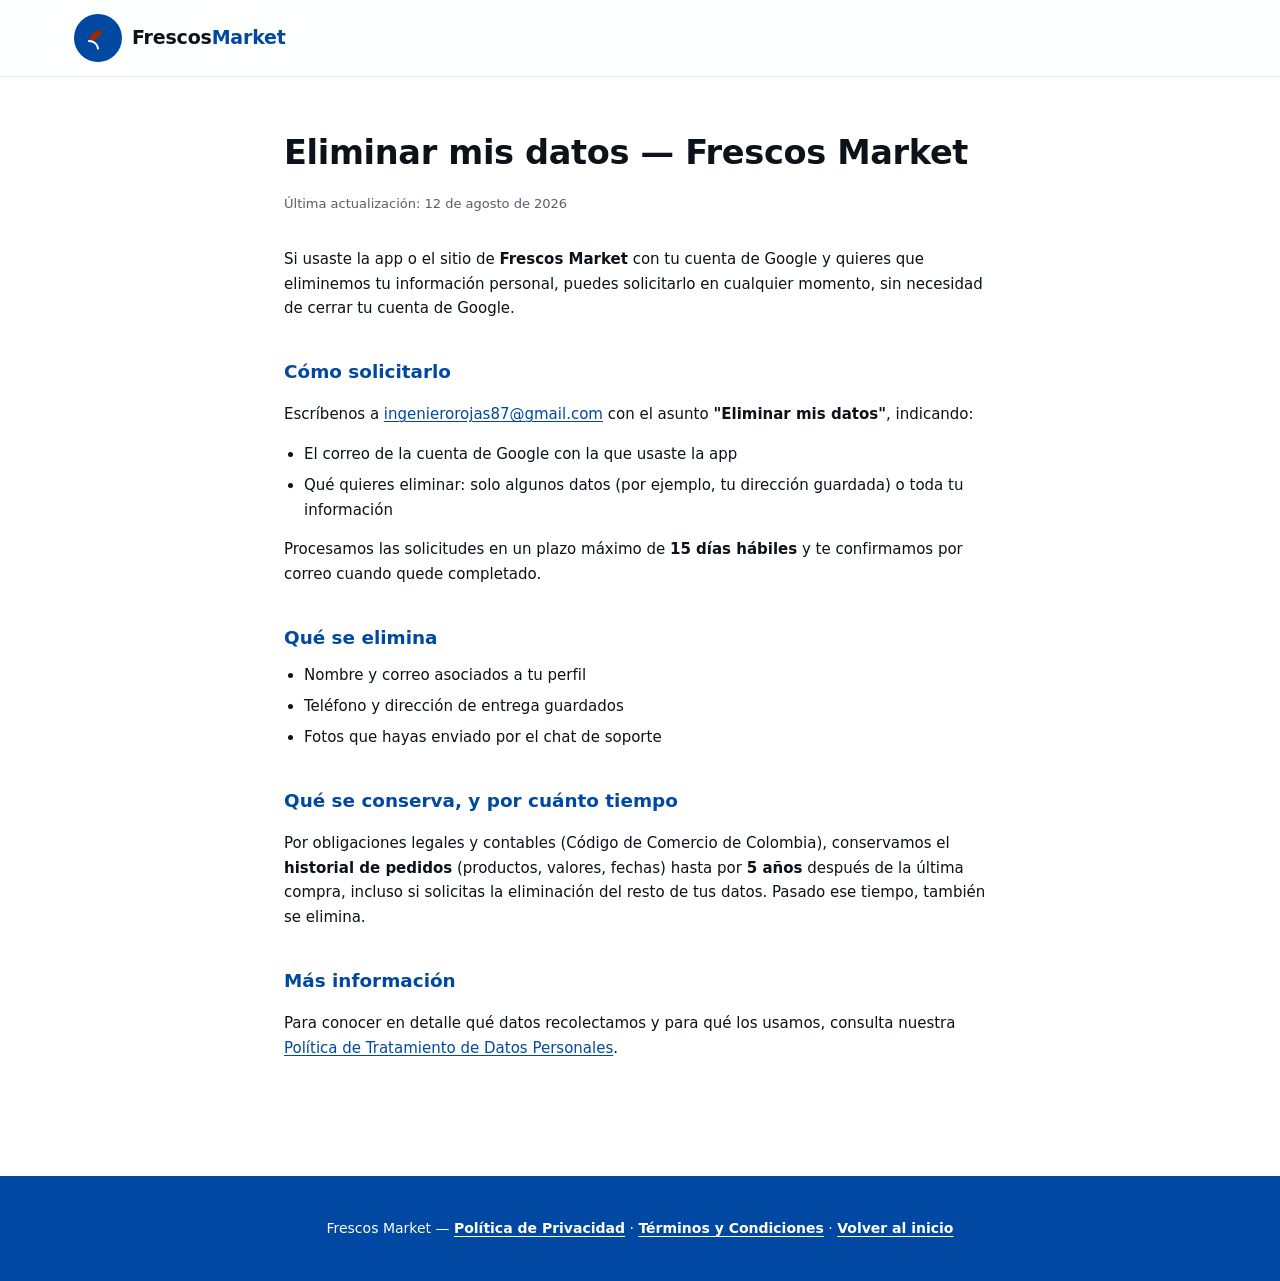
==== eliminar-datos.html @ 93f07cb5 "Agregar pagina de eliminacion de datos, requerida por Play Console Co-Authored-By: Claude Sonnet 5 <" ====
<!DOCTYPE html>
<html lang="es">
<head>
<meta charset="UTF-8">
<meta name="viewport" content="width=device-width, initial-scale=1.0">
<title>Eliminar mis datos — Frescos Market</title>
<meta name="description" content="Cómo solicitar la eliminación de tus datos personales en Frescos Market.">
<link rel="icon" type="image/svg+xml" href="assets/favicon.svg">
<link rel="stylesheet" href="style.css">
</head>
<body>

<header class="topbar" id="topbar">
  <div class="topbar-inner">
    <a href="index.html" class="brand">
      <svg class="brand-mark" viewBox="0 0 32 32" fill="none" xmlns="http://www.w3.org/2000/svg" aria-hidden="true">
        <circle cx="16" cy="16" r="16" fill="var(--primary)"/>
        <g class="brand-mark-leaf">
          <path d="M10 18c0-4.5 3.5-8 8-8 0 4.5-3.5 8-8 8z" fill="var(--accent)"/>
          <animateTransform attributeName="transform" type="rotate" values="-6 10 18; 6 10 18; -6 10 18" dur="3.4s" repeatCount="indefinite" calcMode="spline" keySplines="0.45 0 0.55 1; 0.45 0 0.55 1" keyTimes="0; 0.5; 1"/>
        </g>
        <path d="M10 18c3 0 5.5 2 6 5" stroke="white" stroke-width="1.4" stroke-linecap="round"/>
      </svg>
      <span class="brand-name">Frescos<strong>Market</strong></span>
    </a>
  </div>
</header>

<main class="legal-page">
  <h1>Eliminar mis datos — Frescos Market</h1>
  <p class="legal-updated">Última actualización: 12 de agosto de 2026</p>

  <p>Si usaste la app o el sitio de <strong>Frescos Market</strong> con tu cuenta de Google y quieres que eliminemos tu información personal, puedes solicitarlo en cualquier momento, sin necesidad de cerrar tu cuenta de Google.</p>

  <h2>Cómo solicitarlo</h2>
  <p>Escríbenos a <a href="mailto:ingenierorojas87@gmail.com?subject=Eliminar%20mis%20datos%20-%20Frescos%20Market">ingenierorojas87@gmail.com</a> con el asunto <strong>"Eliminar mis datos"</strong>, indicando:</p>
  <ul>
    <li>El correo de la cuenta de Google con la que usaste la app</li>
    <li>Qué quieres eliminar: solo algunos datos (por ejemplo, tu dirección guardada) o toda tu información</li>
  </ul>
  <p>Procesamos las solicitudes en un plazo máximo de <strong>15 días hábiles</strong> y te confirmamos por correo cuando quede completado.</p>

  <h2>Qué se elimina</h2>
  <ul>
    <li>Nombre y correo asociados a tu perfil</li>
    <li>Teléfono y dirección de entrega guardados</li>
    <li>Fotos que hayas enviado por el chat de soporte</li>
  </ul>

  <h2>Qué se conserva, y por cuánto tiempo</h2>
  <p>Por obligaciones legales y contables (Código de Comercio de Colombia), conservamos el <strong>historial de pedidos</strong> (productos, valores, fechas) hasta por <strong>5 años</strong> después de la última compra, incluso si solicitas la eliminación del resto de tus datos. Pasado ese tiempo, también se elimina.</p>

  <h2>Más información</h2>
  <p>Para conocer en detalle qué datos recolectamos y para qué los usamos, consulta nuestra <a href="privacidad.html">Política de Tratamiento de Datos Personales</a>.</p>
</main>

<footer class="site-footer">
  <p>Frescos Market — <a href="privacidad.html">Política de Privacidad</a> · <a href="terminos.html">Términos y Condiciones</a> · <a href="index.html">Volver al inicio</a></p>
</footer>

</body>
</html>
---- style.css ----
:root {
  --primary: oklch(0.42 0.16 256);
  --primary-ink: oklch(0.30 0.13 256);
  --bg: oklch(1.00 0.00 0);
  --surface: oklch(0.96 0.012 256);
  --ink: oklch(0.18 0.02 256);
  --muted: oklch(0.48 0.02 256);
  --accent: oklch(0.45 0.17 55);
  --whatsapp: #25D366;
  --radius: 14px;
  --shadow: 0 10px 30px oklch(0.18 0.02 256 / 0.10);
  --ease-out-expo: cubic-bezier(0.16, 1, 0.3, 1);
  font-family: 'Switzer', system-ui, sans-serif;
}

* { box-sizing: border-box; }
html { scroll-behavior: smooth; }

body {
  margin: 0;
  background: var(--bg);
  color: var(--ink);
  line-height: 1.55;
  overflow-x: hidden; /* red de seguridad: nada debe poder generar scroll horizontal */
}

h1, h2, h3 { margin: 0; text-wrap: balance; }
p { text-wrap: pretty; }
a { color: inherit; text-decoration: none; }

/* Topbar */
.topbar {
  position: sticky;
  top: 0;
  z-index: 50;
  background: oklch(1 0 0 / 0.9);
  backdrop-filter: blur(10px);
  border-bottom: 1px solid oklch(0.18 0.02 256 / 0.08);
}

.topbar-inner {
  max-width: 1180px;
  margin: 0 auto;
  padding: 14px 24px;
  display: flex;
  align-items: center;
  justify-content: space-between;
  gap: 20px;
}

.brand { display: flex; align-items: center; gap: 10px; }
.brand-mark { width: 48px; height: 48px; flex-shrink: 0; }

.brand-name {
  font-size: 19px;
  font-weight: 700;
  color: var(--ink);
  letter-spacing: -0.01em;
}
.brand-name strong { color: var(--primary); font-weight: 800; }

.nav-cats {
  display: flex;
  gap: 28px;
  font-weight: 500;
  font-size: 15px;
}
.nav-cats a { opacity: 0.72; transition: opacity 0.15s ease; }
.nav-cats a:hover { opacity: 1; }

.nav-toggle {
  display: none;
  border: none;
  background: transparent;
  color: var(--ink);
  width: 38px;
  height: 38px;
  align-items: center;
  justify-content: center;
  cursor: pointer;
  border-radius: 8px;
  flex-shrink: 0;
}
.nav-toggle:hover { background: var(--surface); }

.cart-btn {
  position: relative;
  border: none;
  background: var(--primary);
  color: white;
  width: 42px;
  height: 42px;
  border-radius: 50%;
  cursor: pointer;
  display: flex;
  align-items: center;
  justify-content: center;
  transition: transform 0.2s var(--ease-out-expo), background 0.15s ease;
}
.cart-btn:hover { background: var(--primary-ink); transform: scale(1.05); }

/* Auth */
.auth-area { display: flex; align-items: center; }

.btn-login {
  border: 1px solid oklch(0.18 0.02 256 / 0.15);
  background: var(--bg);
  color: var(--ink);
  font-weight: 600;
  font-size: 14px;
  padding: 9px 18px;
  border-radius: 999px;
  cursor: pointer;
  transition: border-color 0.15s ease, background 0.15s ease;
}
.btn-login:hover { border-color: var(--primary); background: var(--surface); }

.user-chip {
  display: flex;
  align-items: center;
  gap: 8px;
}

.user-avatar {
  width: 30px;
  height: 30px;
  border-radius: 50%;
  object-fit: cover;
}

.user-name {
  font-size: 14px;
  font-weight: 600;
  color: var(--ink);
  max-width: 120px;
  overflow: hidden;
  text-overflow: ellipsis;
  white-space: nowrap;
}

.btn-logout {
  border: none;
  background: transparent;
  color: var(--muted);
  font-size: 13px;
  cursor: pointer;
  text-decoration: underline;
  text-underline-offset: 2px;
}
.btn-logout:hover { color: var(--accent); }

.btn-my-orders {
  border: none;
  background: transparent;
  color: var(--primary);
  font-size: 13px;
  font-weight: 600;
  cursor: pointer;
  text-decoration: underline;
  text-underline-offset: 2px;
  white-space: nowrap;
}
.btn-my-orders:hover { color: var(--primary-ink); }

@media (max-width: 780px) {
  .user-name { display: none; }
}

.cart-count {
  position: absolute;
  top: -3px;
  right: -3px;
  background: var(--accent);
  color: white;
  font-size: 11px;
  font-weight: 700;
  min-width: 18px;
  height: 18px;
  border-radius: 50%;
  display: flex;
  align-items: center;
  justify-content: center;
  padding: 0 4px;
}

/* Hero */
.hero {
  position: relative;
  min-height: 640px;
  height: 92vh;
  max-height: 880px;
  display: flex;
  align-items: center;
  justify-content: center;
  overflow: hidden;
  background: var(--ink);
}

.hero-video-wrap {
  position: absolute;
  inset: 0;
}

.hero-video {
  position: absolute;
  inset: 0;
  width: 100%;
  height: 100%;
  object-fit: cover;
  opacity: 0;
  transition: opacity 1.4s var(--ease-out-expo);
}
.hero-video.active { opacity: 1; }

.hero-scrim {
  position: absolute;
  inset: 0;
  background:
    linear-gradient(180deg, oklch(0.18 0.05 256 / 0.55) 0%, oklch(0.15 0.06 256 / 0.72) 100%),
    linear-gradient(90deg, oklch(0.1 0.06 256 / 0.35) 0%, transparent 50%);
}

.hero-inner {
  position: relative;
  z-index: 1;
  max-width: 720px;
  margin: 0 auto;
  text-align: center;
  padding: 0 24px;
  color: white;
}

.hero-tag {
  display: inline-block;
  max-width: 100%;
  background: oklch(1 0 0 / 0.14);
  border: 1px solid oklch(1 0 0 / 0.3);
  backdrop-filter: blur(6px);
  color: white;
  font-weight: 600;
  font-size: 13px;
  line-height: 1.4;
  padding: 8px 18px;
  border-radius: 999px;
  margin-bottom: 22px;
}

@media (max-width: 480px) {
  .hero-tag { border-radius: 16px; font-size: 12px; }
}

.hero h1 {
  font-size: clamp(2.25rem, 5vw, 3.6rem);
  font-weight: 700;
  letter-spacing: -0.02em;
  line-height: 1.12;
}

.hero p {
  margin: 22px auto 34px;
  max-width: 520px;
  color: oklch(1 0 0 / 0.85);
  font-size: 17px;
}

.btn-primary {
  display: inline-block;
  background: var(--primary);
  color: white;
  font-weight: 600;
  padding: 15px 32px;
  border-radius: 999px;
  box-shadow: 0 10px 26px oklch(0.42 0.16 256 / 0.4);
  transition: transform 0.2s var(--ease-out-expo), background 0.15s ease;
}
.btn-primary:hover {
  background: var(--primary-ink);
  transform: translateY(-2px);
}

@media (prefers-reduced-motion: reduce) {
  .hero-video { transition: none; }
  .btn-primary:hover, .cart-btn:hover { transform: none; }
  .brand-mark-leaf animateTransform { display: none; }
}

/* Section intro bands (video + scrim) */
.section-intro {
  position: relative;
  height: 320px;
  display: flex;
  align-items: center;
  justify-content: center;
  overflow: hidden;
  background: var(--ink);
}

.section-video {
  position: absolute;
  inset: 0;
  width: 100%;
  height: 100%;
  object-fit: cover;
  opacity: 0;
  transition: opacity 0.8s ease;
}
.section-video.ready { opacity: 1; }

.section-intro-scrim {
  position: absolute;
  inset: 0;
  background: linear-gradient(180deg, oklch(0.15 0.05 256 / 0.45), oklch(0.12 0.06 256 / 0.68));
}

.section-intro-content {
  position: relative;
  z-index: 1;
  text-align: center;
  color: white;
}

.section-intro-content h2 {
  font-size: clamp(1.6rem, 3vw, 2.2rem);
  font-weight: 700;
  letter-spacing: -0.01em;
}

.section-intro-content p {
  margin: 8px 0 0;
  color: oklch(1 0 0 / 0.82);
  font-size: 15px;
}

/* Seccion generica para categorias nuevas agregadas desde el panel (sin video/tagline curados) */
.category-section-header {
  background: var(--primary);
  color: white;
  text-align: center;
  padding: 40px 24px;
}
.category-section-header h2 {
  margin: 0;
  font-size: clamp(1.6rem, 3vw, 2.2rem);
  font-weight: 700;
  letter-spacing: -0.01em;
}

/* Paginas legales (privacidad, terminos) */
.legal-page {
  max-width: 760px;
  margin: 0 auto;
  padding: 48px 24px 100px;
  color: var(--ink);
  line-height: 1.65;
}
.legal-page h1 {
  font-size: clamp(1.6rem, 3vw, 2.1rem);
  font-weight: 800;
  letter-spacing: -0.01em;
  margin-bottom: 4px;
}
.legal-page .legal-updated {
  color: var(--muted);
  font-size: 13px;
  margin-bottom: 32px;
}
.legal-page h2 {
  font-size: 1.15rem;
  font-weight: 700;
  color: var(--primary);
  margin: 36px 0 10px;
}
.legal-page p, .legal-page li { font-size: 15px; color: var(--ink); }
.legal-page ul { padding-left: 20px; margin: 8px 0; }
.legal-page li { margin-bottom: 6px; }
.legal-page a { color: var(--primary); text-decoration: underline; text-underline-offset: 2px; }
.legal-page strong { font-weight: 700; }

/* Catalog */
.catalog-section {
  max-width: 1180px;
  margin: 0 auto;
  padding: 44px 24px 80px;
}

.product-grid {
  display: grid;
  grid-template-columns: repeat(auto-fill, minmax(220px, 1fr));
  gap: 22px;
}

.catalog-loading, .catalog-empty {
  grid-column: 1 / -1;
  color: var(--muted);
  font-size: 14px;
  text-align: center;
  padding: 30px 0;
}

.product-card {
  background: var(--surface);
  border-radius: var(--radius);
  overflow: hidden;
  box-shadow: var(--shadow);
  transition: transform 0.25s var(--ease-out-expo), box-shadow 0.25s var(--ease-out-expo);
}
.product-card:hover {
  transform: translateY(-4px);
  box-shadow: 0 16px 34px oklch(0.18 0.02 256 / 0.16);
}

.product-photo {
  width: 100%;
  aspect-ratio: 1 / 1;
  object-fit: cover;
  display: block;
}

.product-body {
  padding: 16px 18px 18px;
}

.product-name {
  font-weight: 600;
  font-size: 16px;
  color: var(--ink);
}

.product-unit {
  font-size: 13px;
  color: var(--muted);
  margin: 2px 0 10px;
}

.product-price {
  font-weight: 700;
  color: var(--accent);
  font-size: 17px;
  margin-bottom: 14px;
}

.qty-row {
  display: flex;
  align-items: center;
  gap: 12px;
  margin-bottom: 12px;
}

.qty-btn {
  width: 30px;
  height: 30px;
  border-radius: 50%;
  border: 1px solid oklch(0.18 0.02 256 / 0.15);
  background: var(--bg);
  font-size: 16px;
  font-weight: 700;
  color: var(--ink);
  cursor: pointer;
  display: flex;
  align-items: center;
  justify-content: center;
  line-height: 1;
}
.qty-btn:hover { background: var(--surface); border-color: var(--primary); }

.qty-value { min-width: 22px; font-weight: 600; text-align: center; }

.add-btn {
  width: 100%;
  border: none;
  background: var(--primary);
  color: white;
  font-weight: 600;
  font-size: 14px;
  padding: 10px 0;
  border-radius: 10px;
  cursor: pointer;
  transition: background 0.15s ease;
}
.add-btn:hover { background: var(--primary-ink); }
.add-btn.added { background: var(--accent); }

/* Proceso */
.proceso {
  position: relative;
  padding: 90px 24px;
  overflow: hidden;
  background: var(--ink);
}

.proceso-scrim {
  position: absolute;
  inset: 0;
  background: linear-gradient(180deg, oklch(0.15 0.05 256 / 0.6), oklch(0.1 0.06 256 / 0.82));
}

.proceso-content {
  position: relative;
  z-index: 1;
  max-width: 1180px;
  margin: 0 auto;
  color: white;
}

.proceso-content > h2 {
  text-align: center;
  font-size: clamp(1.6rem, 3vw, 2.2rem);
  font-weight: 700;
  margin-bottom: 40px;
}

.steps {
  display: grid;
  grid-template-columns: repeat(3, 1fr);
  gap: 24px;
}

.step {
  background: oklch(1 0 0 / 0.08);
  border: 1px solid oklch(1 0 0 / 0.16);
  backdrop-filter: blur(8px);
  border-radius: var(--radius);
  padding: 28px 22px;
}

.step-num {
  display: inline-flex;
  align-items: center;
  justify-content: center;
  width: 34px;
  height: 34px;
  border-radius: 50%;
  background: var(--accent);
  color: white;
  font-weight: 700;
  margin-bottom: 14px;
}

.step h3 { font-size: 17px; margin-bottom: 6px; }
.step p { margin: 0; color: oklch(1 0 0 / 0.78); font-size: 14px; }

/* SEO: texto visible con contexto local, antes del footer */
.about-us {
  max-width: 720px;
  margin: 0 auto;
  padding: 40px 24px 60px;
  text-align: center;
}
.about-us h2 {
  font-size: clamp(1.3rem, 2.4vw, 1.7rem);
  font-weight: 700;
  letter-spacing: -0.01em;
  margin-bottom: 12px;
}
.about-us p { color: var(--muted); font-size: 15px; line-height: 1.6; margin: 0; }

/* Footer */
.site-footer {
  text-align: center;
  padding: 28px 24px;
  color: white;
  background: var(--primary);
  font-size: 14px;
}
.site-footer a { font-weight: 700; text-decoration: underline; text-underline-offset: 3px; }

.footer-whatsapp-link {
  display: inline-flex;
  align-items: center;
  gap: 6px;
  vertical-align: middle;
}

.whatsapp-icon {
  width: 18px;
  height: 18px;
  flex-shrink: 0;
  color: #25D366;
}

/* Cart drawer */
.cart-overlay {
  position: fixed;
  inset: 0;
  background: oklch(0.15 0.03 256 / 0.4);
  opacity: 0;
  visibility: hidden;
  transition: opacity 0.2s ease;
  z-index: 60;
}
.cart-overlay.open { opacity: 1; visibility: visible; }

.cart-drawer {
  position: fixed;
  top: 0;
  right: 0;
  height: 100%;
  width: min(400px, 92vw);
  background: var(--bg);
  box-shadow: -12px 0 40px oklch(0.15 0.03 256 / 0.25);
  z-index: 70;
  transform: translateX(100%);
  transition: transform 0.3s var(--ease-out-expo);
  display: flex;
  flex-direction: column;
}
.cart-drawer.open { transform: translateX(0); }

@media (prefers-reduced-motion: reduce) {
  .cart-drawer, .cart-overlay { transition: none; }
}

.cart-head {
  display: flex;
  align-items: center;
  justify-content: space-between;
  padding: 20px 22px;
  border-bottom: 1px solid oklch(0.18 0.02 256 / 0.08);
}
.cart-head h2 { font-size: 20px; }

.cart-close {
  border: none;
  background: transparent;
  font-size: 18px;
  cursor: pointer;
  color: var(--muted);
}

.cart-items { flex: 1; overflow-y: auto; padding: 16px 22px; }

.cart-empty {
  color: var(--muted);
  text-align: center;
  margin-top: 40px;
  font-size: 14px;
}

.cart-item {
  display: flex;
  align-items: center;
  gap: 12px;
  padding: 12px 0;
  border-bottom: 1px solid oklch(0.18 0.02 256 / 0.06);
}

.cart-item-photo {
  width: 46px;
  height: 46px;
  border-radius: 10px;
  object-fit: cover;
  flex-shrink: 0;
}

.cart-item-info { flex: 1; }
.cart-item-name { font-weight: 600; font-size: 14px; }
.cart-item-sub { font-size: 12px; color: var(--muted); }

.cart-item-qty { display: flex; align-items: center; gap: 8px; }

.cart-item-remove {
  border: none;
  background: transparent;
  color: var(--muted);
  cursor: pointer;
  font-size: 15px;
  margin-left: 6px;
}
.cart-item-remove:hover { color: var(--accent); }

.cart-footer { padding: 18px 22px 22px; border-top: 1px solid oklch(0.18 0.02 256 / 0.08); }

.cart-total-row {
  display: flex;
  justify-content: space-between;
  font-weight: 700;
  font-size: 18px;
  margin-bottom: 14px;
}

.btn-primary-block {
  width: 100%;
  border: none;
  background: var(--primary);
  color: white;
  font-family: inherit;
  font-weight: 700;
  font-size: 15px;
  padding: 14px 0;
  border-radius: 12px;
  cursor: pointer;
  transition: background 0.15s ease, opacity 0.15s ease;
}
.btn-primary-block:hover:not(:disabled) { background: var(--primary-ink); }
.btn-primary-block:disabled { opacity: 0.5; cursor: not-allowed; }

.order-channel-badge {
  display: inline-block;
  font-size: 11px;
  font-weight: 700;
  padding: 2px 8px;
  border-radius: 999px;
  vertical-align: middle;
  margin-left: 6px;
}
.order-channel-google { background: oklch(0.42 0.16 256 / 0.14); color: var(--primary); }
.order-channel-whatsapp { background: rgba(37, 211, 102, 0.16); color: #1ebc59; }

.checkout-buttons {
  display: flex;
  flex-direction: column;
  gap: 8px;
}

.btn-whatsapp { background: #25d366; }
.btn-whatsapp:hover:not(:disabled) { background: #1ebc59; }

.payment-method-row {
  display: flex;
  flex-direction: column;
  gap: 6px;
  font-size: 13px;
  font-weight: 600;
  color: var(--muted);
  margin-bottom: 12px;
}
.payment-method-row select {
  font-family: inherit;
  font-size: 15px;
  font-weight: 500;
  color: var(--ink);
  padding: 10px 12px;
  border-radius: 8px;
  border: 1px solid oklch(0.18 0.02 256 / 0.18);
  background: var(--bg);
}

.payment-options-info {
  display: flex;
  flex-direction: column;
  gap: 10px;
  margin-bottom: 14px;
}
.payment-options-info[hidden] { display: none; }
.payment-options-info p { font-size: 13px; color: var(--muted); margin: 0; }

.payment-option-card {
  background: var(--surface);
  border-radius: 10px;
  padding: 12px 14px;
}
.payment-option-label { font-weight: 700; font-size: 14px; }

.payment-option-copy-row {
  display: flex;
  align-items: center;
  gap: 8px;
  margin-top: 4px;
}
.payment-option-account { font-size: 15px; color: var(--primary); font-weight: 700; }

.payment-option-copy-btn {
  border: 1px solid var(--primary);
  background: transparent;
  color: var(--primary);
  font-family: inherit;
  font-weight: 600;
  font-size: 12px;
  padding: 4px 10px;
  border-radius: 999px;
  cursor: pointer;
  flex-shrink: 0;
}
.payment-option-copy-btn:hover { background: var(--surface); }

.payment-option-qr-toggle {
  display: block;
  border: none;
  background: transparent;
  color: var(--muted);
  font-family: inherit;
  font-size: 12px;
  text-decoration: underline;
  text-underline-offset: 2px;
  cursor: pointer;
  padding: 0;
  margin-top: 8px;
}
.payment-option-qr-toggle:hover { color: var(--ink); }

.payment-option-qr { width: 120px; height: 120px; object-fit: contain; margin-top: 8px; border-radius: 8px; }

.order-info-form {
  display: flex;
  flex-direction: column;
  gap: 14px;
}

.order-info-form label {
  display: flex;
  flex-direction: column;
  gap: 6px;
  font-size: 13px;
  font-weight: 600;
  color: var(--muted);
}
.order-info-form label[hidden] { display: none; }

.order-info-form input,
.order-info-form select {
  font-family: inherit;
  font-size: 15px;
  font-weight: 500;
  color: var(--ink);
  padding: 10px 12px;
  border-radius: 8px;
  border: 1px solid oklch(0.18 0.02 256 / 0.18);
  background: var(--bg);
  height: 42px;
  width: 100%;
}
.order-info-form input:focus,
.order-info-form select:focus { outline: none; border-color: var(--primary); }

.order-info-form .btn-primary-block { margin-top: 6px; }

.order-info-consent-row {
  flex-direction: row !important;
  align-items: flex-start;
  gap: 8px !important;
  font-size: 12.5px !important;
  font-weight: 400 !important;
  color: var(--muted);
  line-height: 1.4;
}
.order-info-consent-row input[type="checkbox"] {
  margin-top: 2px;
  width: 15px;
  height: 15px;
  flex-shrink: 0;
  accent-color: var(--primary);
}
.order-info-consent-row a { color: var(--primary); text-decoration: underline; text-underline-offset: 2px; }

/* Scroll reveal */
.io-reveal {
  opacity: 0;
  transform: translateY(24px);
  transition: opacity 0.7s var(--ease-out-expo), transform 0.7s var(--ease-out-expo);
}
.io-reveal.visible { opacity: 1; transform: translateY(0); }

.steps .step:nth-child(1) { transition-delay: 0s; }
.steps .step:nth-child(2) { transition-delay: 0.1s; }
.steps .step:nth-child(3) { transition-delay: 0.2s; }

@media (prefers-reduced-motion: reduce) {
  .io-reveal { transition: opacity 0.3s ease; transform: none; }
}

@media (max-width: 780px) {
  .nav-toggle { display: flex; order: -1; }

  /* La barra superior no cabe en una sola fila en movil (hamburguesa + logo +
     avatar + "Mis pedidos" + "Salir" + carrito) -- eso era lo que generaba el
     desborde horizontal. El area de usuario pasa a su propia fila. */
  .topbar-inner { flex-wrap: wrap; row-gap: 8px; }
  .auth-area { order: 10; flex-basis: 100%; justify-content: flex-end; }

  .nav-cats {
    position: absolute;
    top: 100%;
    left: 0;
    right: 0;
    flex-direction: column;
    gap: 0;
    background: var(--bg);
    border-bottom: 1px solid oklch(0.18 0.02 256 / 0.1);
    box-shadow: 0 12px 24px oklch(0.15 0.03 256 / 0.12);
    max-height: 0;
    overflow: hidden;
    visibility: hidden;
    transition: max-height 0.25s ease;
  }
  .nav-cats.open {
    max-height: 60vh;
    overflow-y: auto;
    visibility: visible;
  }
  .nav-cats a {
    padding: 14px 24px;
    border-top: 1px solid oklch(0.18 0.02 256 / 0.06);
  }
  .nav-cats a:first-child { border-top: none; }

  .steps { grid-template-columns: 1fr; }
  .hero { height: auto; min-height: 560px; padding: 100px 0 60px; }
  .section-intro { height: 220px; }

  /* Catalogo en grid de 2 columnas en vez de 1 tarjeta por fila */
  .product-grid {
    grid-template-columns: repeat(2, 1fr);
    gap: 12px;
  }
  .product-body { padding: 10px 12px 12px; }
  .product-name { font-size: 14px; }
  .product-unit { font-size: 11px; margin: 1px 0 6px; }
  .product-price { font-size: 14px; margin-bottom: 8px; }
  .qty-row { gap: 8px; margin-bottom: 8px; }
  .qty-btn { width: 26px; height: 26px; font-size: 14px; }
  .add-btn { font-size: 12px; padding: 8px 0; }
}

/* Login modal (selector de proveedor) */
.login-modal-overlay {
  position: fixed;
  inset: 0;
  background: oklch(0.15 0.03 256 / 0.45);
  display: flex;
  align-items: center;
  justify-content: center;
  opacity: 0;
  visibility: hidden;
  transition: opacity 0.2s ease;
  z-index: 80;
  padding: 20px;
}
.login-modal-overlay.open { opacity: 1; visibility: visible; }

.login-modal {
  position: relative;
  background: var(--bg);
  border-radius: var(--radius);
  padding: 32px 28px 28px;
  width: 100%;
  max-width: 360px;
  box-shadow: 0 20px 50px oklch(0.15 0.03 256 / 0.3);
}

.login-modal h2 {
  font-size: 20px;
  font-weight: 700;
  margin-bottom: 4px;
}

.login-modal p {
  margin: 0 0 22px;
  color: var(--muted);
  font-size: 14px;
}

.login-modal-close {
  position: absolute;
  top: 16px;
  right: 16px;
  border: none;
  background: transparent;
  color: var(--muted);
  font-size: 16px;
  cursor: pointer;
}
.login-modal-close:hover { color: var(--ink); }

.login-providers {
  display: flex;
  flex-direction: column;
  gap: 10px;
}

.login-provider-btn {
  display: flex;
  align-items: center;
  gap: 12px;
  width: 100%;
  border: 1px solid oklch(0.18 0.02 256 / 0.15);
  background: var(--bg);
  border-radius: 10px;
  padding: 11px 14px;
  font-family: inherit;
  font-size: 14px;
  font-weight: 600;
  color: var(--ink);
  cursor: pointer;
  transition: border-color 0.15s ease, background 0.15s ease;
}
.login-provider-btn:hover:not(:disabled) { border-color: var(--primary); background: var(--surface); }
.login-provider-btn:disabled { cursor: not-allowed; color: var(--muted); }

.provider-soon {
  margin-left: auto;
  font-size: 11px;
  font-weight: 600;
  color: var(--muted);
  background: var(--surface);
  padding: 3px 8px;
  border-radius: 999px;
}

/* Panel de administrador */
.admin-main {
  max-width: 760px;
  margin: 0 auto;
  padding: 50px 24px 100px;
}

.admin-title {
  font-size: clamp(1.6rem, 3vw, 2.1rem);
  font-weight: 700;
  margin-bottom: 28px;
}

.admin-state {
  color: var(--muted);
  font-size: 15px;
}

.orders-list {
  display: flex;
  flex-direction: column;
  gap: 16px;
}

.order-card {
  background: var(--surface);
  border-radius: var(--radius);
  padding: 18px 20px;
  box-shadow: var(--shadow);
}

.order-card-head {
  display: flex;
  justify-content: space-between;
  align-items: flex-start;
  margin-bottom: 8px;
}

.order-customer { font-weight: 700; font-size: 16px; }
.order-date { font-size: 12px; color: var(--muted); margin-top: 2px; }
.order-total { font-weight: 700; color: var(--accent); font-size: 17px; }
.order-address { font-size: 13px; color: var(--muted); margin-bottom: 10px; }

.order-items {
  list-style: none;
  margin: 0 0 14px;
  padding: 0;
  font-size: 14px;
}
.order-items li { padding: 3px 0; }

.order-status-label {
  display: flex;
  align-items: center;
  gap: 8px;
  font-size: 13px;
  font-weight: 600;
  color: var(--muted);
}

.order-status-select {
  font-family: inherit;
  font-size: 13px;
  font-weight: 600;
  color: var(--ink);
  padding: 6px 10px;
  border-radius: 8px;
  border: 1px solid oklch(0.18 0.02 256 / 0.18);
  background: var(--bg);
}

.my-orders-modal {
  max-width: 480px;
  max-height: 80vh;
  overflow-y: auto;
}

.product-form-modal {
  max-height: 88vh;
  overflow-y: auto;
}

.order-status-badge {
  display: inline-block;
  font-size: 12px;
  font-weight: 700;
  padding: 4px 12px;
  border-radius: 999px;
  width: fit-content;
}
.order-status-badge.status-pending { background: oklch(0.48 0.02 256 / 0.12); color: var(--muted); }
.order-status-badge.status-confirmed { background: oklch(0.42 0.16 256 / 0.14); color: var(--primary); }
.order-status-badge.status-delivered { background: oklch(0.60 0.15 145 / 0.14); color: oklch(0.45 0.14 145); }
.order-status-badge.status-cancelled { background: oklch(0.45 0.17 55 / 0.14); color: var(--accent); }

.settings-hint { font-size: 13px; color: var(--muted); margin: -6px 0 4px; }
.settings-saved { color: oklch(0.45 0.14 145); font-weight: 600; font-size: 14px; }

.catalog-options-manager { margin-top: 32px; }
.catalog-options-manager h3 {
  font-size: 15px;
  margin: 22px 0 10px;
}
.catalog-options-manager h3:first-child { margin-top: 0; }

.catalog-options-list {
  display: flex;
  flex-wrap: wrap;
  gap: 8px;
  margin-bottom: 10px;
  min-height: 30px;
}

.catalog-option-chip {
  display: inline-flex;
  align-items: center;
  gap: 6px;
  background: var(--surface);
  border-radius: 999px;
  padding: 6px 8px 6px 14px;
  font-size: 13px;
  font-weight: 600;
  text-transform: capitalize;
}

.catalog-option-remove {
  border: none;
  background: transparent;
  color: var(--muted);
  font-size: 13px;
  line-height: 1;
  cursor: pointer;
  padding: 4px;
}
.catalog-option-remove:hover { color: var(--accent); }

.catalog-option-add-form {
  display: flex;
  gap: 8px;
}
.catalog-option-add-form input {
  flex: 1;
  font-family: inherit;
  font-size: 14px;
  padding: 8px 12px;
  border-radius: 8px;
  border: 1px solid oklch(0.18 0.02 256 / 0.18);
  background: var(--bg);
}
.catalog-option-add-form input:focus { outline: none; border-color: var(--primary); }

#productUnit, #productCategory { text-transform: capitalize; }

.payment-options-list {
  display: flex;
  flex-direction: column;
  gap: 8px;
  margin-bottom: 12px;
}

.payment-option-chip {
  display: flex;
  align-items: center;
  gap: 10px;
  background: var(--surface);
  border-radius: 10px;
  padding: 8px 12px;
  font-size: 13px;
}
.payment-option-chip > div { flex: 1; }
.payment-option-chip-qr { width: 36px; height: 36px; object-fit: contain; border-radius: 6px; flex-shrink: 0; }

.payment-option-add-form {
  display: flex;
  flex-wrap: wrap;
  gap: 8px;
  align-items: flex-end;
}
.payment-option-add-form input[type="text"] {
  flex: 1;
  min-width: 140px;
  font-family: inherit;
  font-size: 14px;
  padding: 8px 12px;
  border-radius: 8px;
  border: 1px solid oklch(0.18 0.02 256 / 0.18);
  background: var(--bg);
}
.payment-option-add-form input[type="text"]:focus { outline: none; border-color: var(--primary); }
.payment-option-add-form label.settings-hint { margin: 0; display: flex; flex-direction: column; gap: 4px; }

/* Tabs del panel de admin */
.admin-tabs {
  display: flex;
  gap: 8px;
  margin-bottom: 24px;
  border-bottom: 1px solid oklch(0.18 0.02 256 / 0.1);
}
.admin-tabs[hidden] { display: none; }

.admin-tab {
  border: none;
  background: transparent;
  font-family: inherit;
  font-size: 14px;
  font-weight: 600;
  color: var(--muted);
  padding: 10px 4px;
  margin-bottom: -1px;
  border-bottom: 2px solid transparent;
  cursor: pointer;
}
.admin-tab.active { color: var(--primary); border-bottom-color: var(--primary); }

.admin-tab-panel[hidden] { display: none; }

.btn-outline {
  border: 1px solid var(--primary);
  background: transparent;
  color: var(--primary);
  font-family: inherit;
  font-weight: 600;
  font-size: 14px;
  padding: 9px 16px;
  border-radius: 999px;
  cursor: pointer;
  margin-bottom: 18px;
  transition: background 0.15s ease;
}
.btn-outline:hover { background: var(--surface); }

.products-admin-list {
  display: flex;
  flex-direction: column;
  gap: 12px;
}

.product-admin-row {
  display: flex;
  align-items: center;
  gap: 14px;
  background: var(--surface);
  border-radius: var(--radius);
  padding: 12px 16px;
}

.product-admin-photo {
  width: 44px;
  height: 44px;
  border-radius: 8px;
  object-fit: cover;
  flex-shrink: 0;
}

.photo-source-row {
  display: flex;
  gap: 10px;
  flex-wrap: wrap;
  margin: -10px 0 4px;
}
.photo-source-row .btn-outline { margin-bottom: 0; flex: 1; }

.product-photo-preview {
  width: 120px;
  height: 120px;
  border-radius: 10px;
  object-fit: cover;
  margin: -8px 0 4px;
}

.extra-photos-section {
  display: flex;
  flex-direction: column;
  gap: 8px;
  margin: -6px 0 4px;
}

.extra-photos-list {
  display: flex;
  flex-wrap: wrap;
  gap: 10px;
}

.extra-photo-item {
  position: relative;
  width: 76px;
  flex-shrink: 0;
}
.extra-photo-item img {
  width: 76px;
  height: 76px;
  object-fit: cover;
  border-radius: 8px;
  display: block;
}

.extra-photo-actions {
  display: flex;
  justify-content: center;
  gap: 2px;
  margin-top: 4px;
}
.extra-photo-move,
.extra-photo-remove {
  border: none;
  background: var(--surface);
  color: var(--muted);
  width: 22px;
  height: 22px;
  border-radius: 6px;
  font-size: 12px;
  cursor: pointer;
}
.extra-photo-move:hover,
.extra-photo-remove:hover { color: var(--ink); }
.extra-photo-move:disabled { opacity: 0.3; cursor: not-allowed; }
.extra-photo-remove:hover { color: var(--accent); }

.product-admin-info { flex: 1; min-width: 0; }
.product-admin-name { font-weight: 700; font-size: 15px; }
.product-admin-meta { font-size: 12px; color: var(--muted); }
.product-admin-inactive { opacity: 0.5; }

.product-admin-actions { display: flex; gap: 8px; flex-shrink: 0; }

.btn-small {
  border: 1px solid oklch(0.18 0.02 256 / 0.15);
  background: var(--bg);
  color: var(--ink);
  font-family: inherit;
  font-size: 13px;
  font-weight: 600;
  padding: 6px 12px;
  border-radius: 8px;
  cursor: pointer;
}
.btn-small:hover { border-color: var(--primary); }
.btn-small.danger:hover { border-color: var(--accent); color: var(--accent); }

.product-active-label {
  flex-direction: row !important;
  align-items: center;
  gap: 8px !important;
}
.product-active-label input { width: auto; }

/* Chat por pedido */
.order-actions {
  display: flex;
  gap: 8px;
  margin-top: 8px;
}

.order-chat {
  margin-top: 12px;
  border-top: 1px solid oklch(0.18 0.02 256 / 0.1);
  padding-top: 12px;
}

.order-chat-messages {
  max-height: 220px;
  overflow-y: auto;
  display: flex;
  flex-direction: column;
  gap: 8px;
  margin-bottom: 10px;
}

.chat-bubble {
  max-width: 80%;
  padding: 8px 12px;
  border-radius: 12px;
  font-size: 13px;
  display: flex;
  flex-direction: column;
  gap: 2px;
}
.chat-bubble time { font-size: 10px; color: oklch(1 0 0 / 0.7); align-self: flex-end; }

.chat-bubble-customer {
  align-self: flex-start;
  background: var(--bg);
  border: 1px solid oklch(0.18 0.02 256 / 0.12);
  color: var(--ink);
}
.chat-bubble-customer time { color: var(--muted); }

.chat-bubble-team {
  align-self: flex-end;
  background: var(--primary);
  color: white;
}

.order-chat-form {
  display: flex;
  gap: 6px;
  align-items: center;
}

.order-chat-input {
  flex: 1;
  min-width: 0;
  font-family: inherit;
  font-size: 13px;
  padding: 8px 10px;
  border-radius: 8px;
  border: 1px solid oklch(0.18 0.02 256 / 0.18);
  background: var(--bg);
}
.order-chat-input:focus { outline: none; border-color: var(--primary); }

.chat-attach-btn {
  border: none;
  background: transparent;
  font-size: 18px;
  line-height: 1;
  cursor: pointer;
  padding: 4px;
  flex-shrink: 0;
}
.chat-attach-btn:hover { opacity: 0.7; }

.chat-image-preview-row {
  display: flex;
  align-items: center;
  gap: 8px;
  padding: 8px 16px 0;
}
.chat-image-preview-row[hidden] { display: none; }
.chat-image-preview-row .chat-image-preview {
  width: 48px;
  height: 48px;
  object-fit: cover;
  border-radius: 8px;
}
.chat-image-remove {
  border: none;
  background: var(--surface);
  color: var(--muted);
  width: 22px;
  height: 22px;
  border-radius: 50%;
  cursor: pointer;
  font-size: 12px;
}
.chat-image-remove:hover { color: var(--accent); }

.chat-message-image {
  display: block;
  max-width: 160px;
  max-height: 160px;
  object-fit: cover;
  border-radius: 8px;
  cursor: pointer;
}

/* Widget de chat flotante (frontend del cliente) */
.chat-fab {
  position: fixed;
  bottom: 24px;
  right: 24px;
  width: 56px;
  height: 56px;
  border-radius: 50%;
  border: none;
  background: var(--primary);
  color: white;
  font-size: 22px;
  cursor: pointer;
  box-shadow: 0 10px 24px oklch(0.18 0.02 256 / 0.3);
  z-index: 70;
  transition: transform 0.15s ease;
}
.chat-fab:hover { transform: scale(1.06); }

/* Puntito de aviso cuando llega un mensaje con el chat cerrado */
.chat-fab.has-unread::after {
  content: "";
  position: absolute;
  top: 4px;
  right: 4px;
  width: 14px;
  height: 14px;
  border-radius: 50%;
  background: var(--accent);
  border: 2px solid var(--bg);
}

.customer-chat-panel {
  position: fixed;
  bottom: 92px;
  right: 24px;
  width: min(340px, calc(100vw - 48px));
  background: var(--bg);
  border-radius: var(--radius);
  box-shadow: 0 20px 50px oklch(0.15 0.03 256 / 0.3);
  z-index: 70;
  display: flex;
  flex-direction: column;
  max-height: 420px;
}
.customer-chat-panel[hidden] { display: none; }

.customer-chat-head {
  display: flex;
  align-items: center;
  justify-content: space-between;
  padding: 14px 16px;
  font-weight: 700;
  font-size: 14px;
  border-bottom: 1px solid oklch(0.18 0.02 256 / 0.1);
}

.customer-chat-panel .order-chat-messages { padding: 14px 16px 0; flex: 1; }
.customer-chat-panel .order-chat-form { padding: 12px 16px 16px; }

@media (max-width: 780px) {
  .chat-fab { bottom: 16px; right: 16px; }
  .customer-chat-panel { bottom: 84px; right: 16px; }
}

/* Foto del producto clickeable -> se abre en grande */
.product-photo { cursor: zoom-in; }

.lightbox-overlay {
  position: fixed;
  inset: 0;
  background: oklch(0.1 0.02 256 / 0.92);
  display: flex;
  flex-direction: column;
  align-items: center;
  justify-content: center;
  gap: 16px;
  padding: 20px;
  opacity: 0;
  visibility: hidden;
  transition: opacity 0.2s ease;
  z-index: 90;
}
.lightbox-overlay.open { opacity: 1; visibility: visible; }

.lightbox-close {
  position: absolute;
  top: 16px;
  right: 16px;
  width: 44px;
  height: 44px;
  border: none;
  background: oklch(1 0 0 / 0.12);
  color: white;
  border-radius: 50%;
  font-size: 18px;
  cursor: pointer;
  z-index: 1;
}
.lightbox-close:hover { background: oklch(1 0 0 / 0.22); }

.lightbox-stage {
  position: relative;
  display: flex;
  align-items: center;
  justify-content: center;
  width: 100%;
  max-width: 720px;
  min-height: 0;
}

.lightbox-image {
  max-width: 100%;
  max-height: 75vh;
  min-width: 0;
  flex-shrink: 1;
  object-fit: contain;
  border-radius: 12px;
}

.lightbox-arrow {
  border: none;
  background: oklch(1 0 0 / 0.12);
  color: white;
  width: 44px;
  height: 44px;
  min-width: 44px;
  border-radius: 50%;
  font-size: 26px;
  line-height: 1;
  cursor: pointer;
  flex-shrink: 0;
  z-index: 1;
}
.lightbox-arrow:hover { background: oklch(1 0 0 / 0.22); }
.lightbox-arrow[hidden] { display: none; }

@media (min-width: 640px) {
  .lightbox-arrow {
    position: absolute;
    top: 50%;
    transform: translateY(-50%);
  }
  .lightbox-prev { left: -8px; }
  .lightbox-next { right: -8px; }
}

@media (max-width: 639px) {
  .lightbox-stage { justify-content: space-between; }
  .lightbox-image { max-height: 60vh; }
}

.lightbox-dots {
  display: flex;
  gap: 8px;
}
.lightbox-dots[hidden] { display: none; }

.lightbox-dot {
  width: 8px;
  height: 8px;
  border-radius: 50%;
  background: oklch(1 0 0 / 0.35);
  cursor: pointer;
}
.lightbox-dot.active { background: white; }
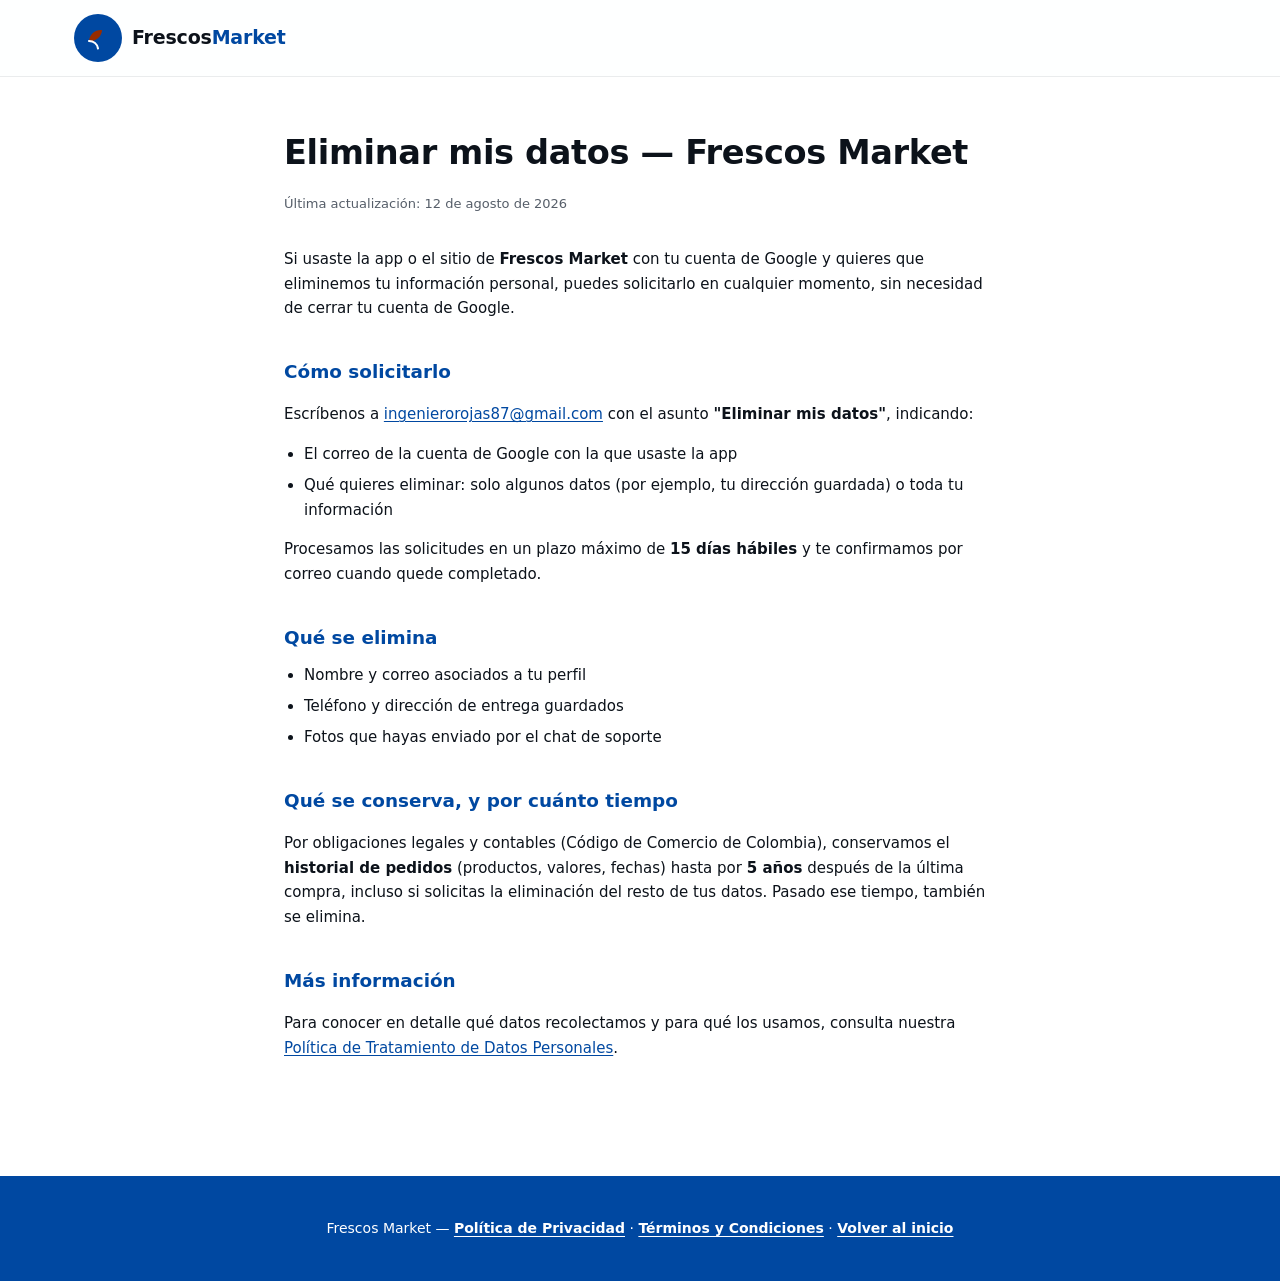
==== commit 5a51cb5b: "Agregar favicon.ico y PNG de respaldo (solo habia SVG) Google ya mostraba el logo en resultados de b" ====
--- a/eliminar-datos.html
+++ b/eliminar-datos.html
@@ -5,7 +5,10 @@
 <meta name="viewport" content="width=device-width, initial-scale=1.0">
 <title>Eliminar mis datos — Frescos Market</title>
 <meta name="description" content="Cómo solicitar la eliminación de tus datos personales en Frescos Market.">
+<link rel="icon" href="favicon.ico" sizes="32x32">
 <link rel="icon" type="image/svg+xml" href="assets/favicon.svg">
+<link rel="icon" type="image/png" sizes="192x192" href="assets/favicon-192.png">
+<link rel="apple-touch-icon" href="assets/apple-touch-icon.png">
 <link rel="stylesheet" href="style.css">
 </head>
 <body>
--- a/style.css
+++ b/style.css
@@ -442,17 +442,18 @@
 .qty-row {
   display: flex;
   align-items: center;
+  justify-content: space-between;
   gap: 12px;
   margin-bottom: 12px;
 }
 
 .qty-btn {
-  width: 30px;
-  height: 30px;
+  width: 40px;
+  height: 40px;
   border-radius: 50%;
   border: 1px solid oklch(0.18 0.02 256 / 0.15);
   background: var(--bg);
-  font-size: 16px;
+  font-size: 20px;
   font-weight: 700;
   color: var(--ink);
   cursor: pointer;
@@ -460,10 +461,27 @@
   align-items: center;
   justify-content: center;
   line-height: 1;
+  flex-shrink: 0;
 }
 .qty-btn:hover { background: var(--surface); border-color: var(--primary); }
 
-.qty-value { min-width: 22px; font-weight: 600; text-align: center; }
+.qty-value {
+  width: 56px;
+  min-width: 40px;
+  font: inherit;
+  font-size: 20px;
+  font-weight: 700;
+  text-align: center;
+  color: inherit;
+  background: var(--bg);
+  border: 1px solid oklch(0.18 0.02 256 / 0.15);
+  border-radius: 8px;
+  padding: 6px 4px;
+}
+.qty-value:focus { outline: none; border-color: var(--primary); }
+.qty-value::-webkit-outer-spin-button,
+.qty-value::-webkit-inner-spin-button { -webkit-appearance: none; margin: 0; }
+.qty-value[type="number"] { -moz-appearance: textfield; }
 
 .add-btn {
   width: 100%;
@@ -907,7 +925,8 @@
   .product-unit { font-size: 11px; margin: 1px 0 6px; }
   .product-price { font-size: 14px; margin-bottom: 8px; }
   .qty-row { gap: 8px; margin-bottom: 8px; }
-  .qty-btn { width: 26px; height: 26px; font-size: 14px; }
+  .qty-btn { width: 34px; height: 34px; font-size: 16px; }
+  .qty-value { width: 46px; font-size: 16px; }
   .add-btn { font-size: 12px; padding: 8px 0; }
 }
 
@@ -960,6 +979,19 @@
   cursor: pointer;
 }
 .login-modal-close:hover { color: var(--ink); }
+
+.confirm-address-summary {
+  font-weight: 600;
+  color: var(--ink);
+  margin: -10px 0 22px;
+}
+
+.confirm-address-actions {
+  display: flex;
+  flex-direction: column;
+  gap: 10px;
+}
+.confirm-address-actions .btn-outline { margin-bottom: 0; }
 
 .login-providers {
   display: flex;
